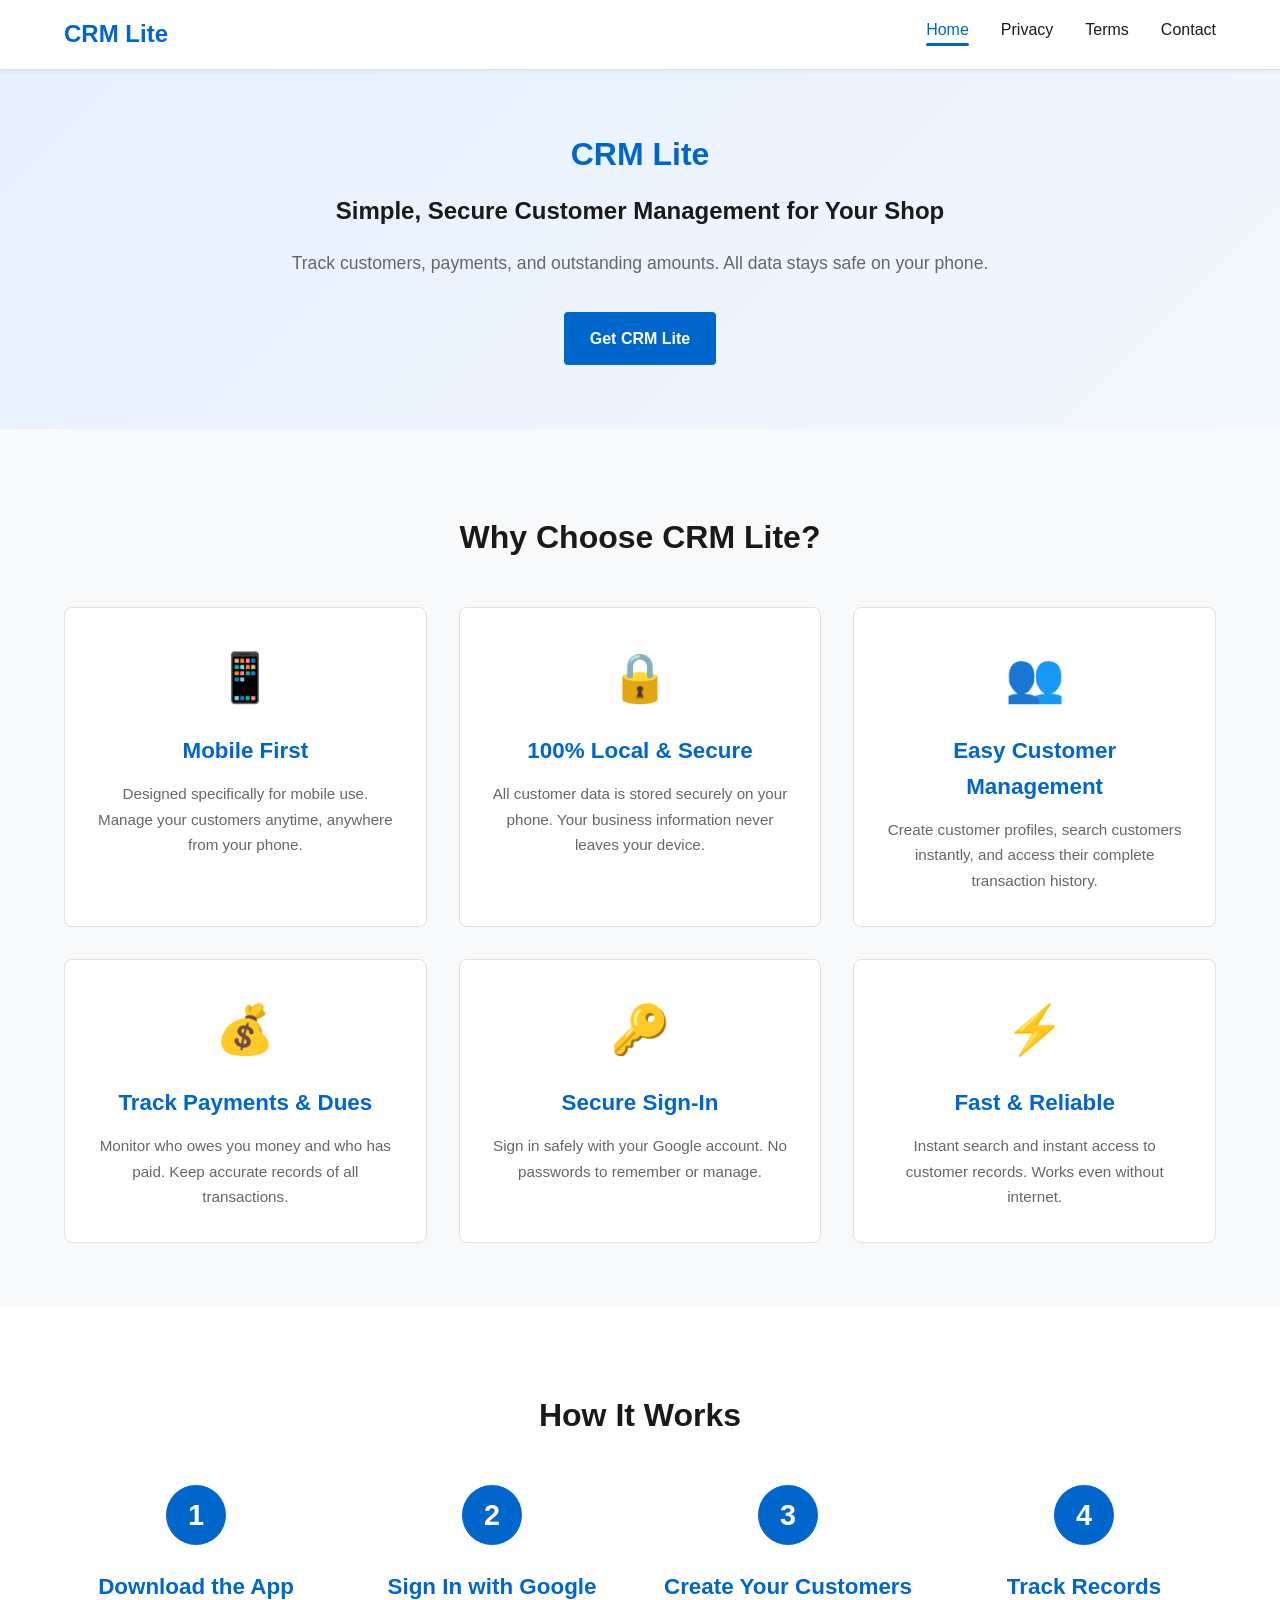
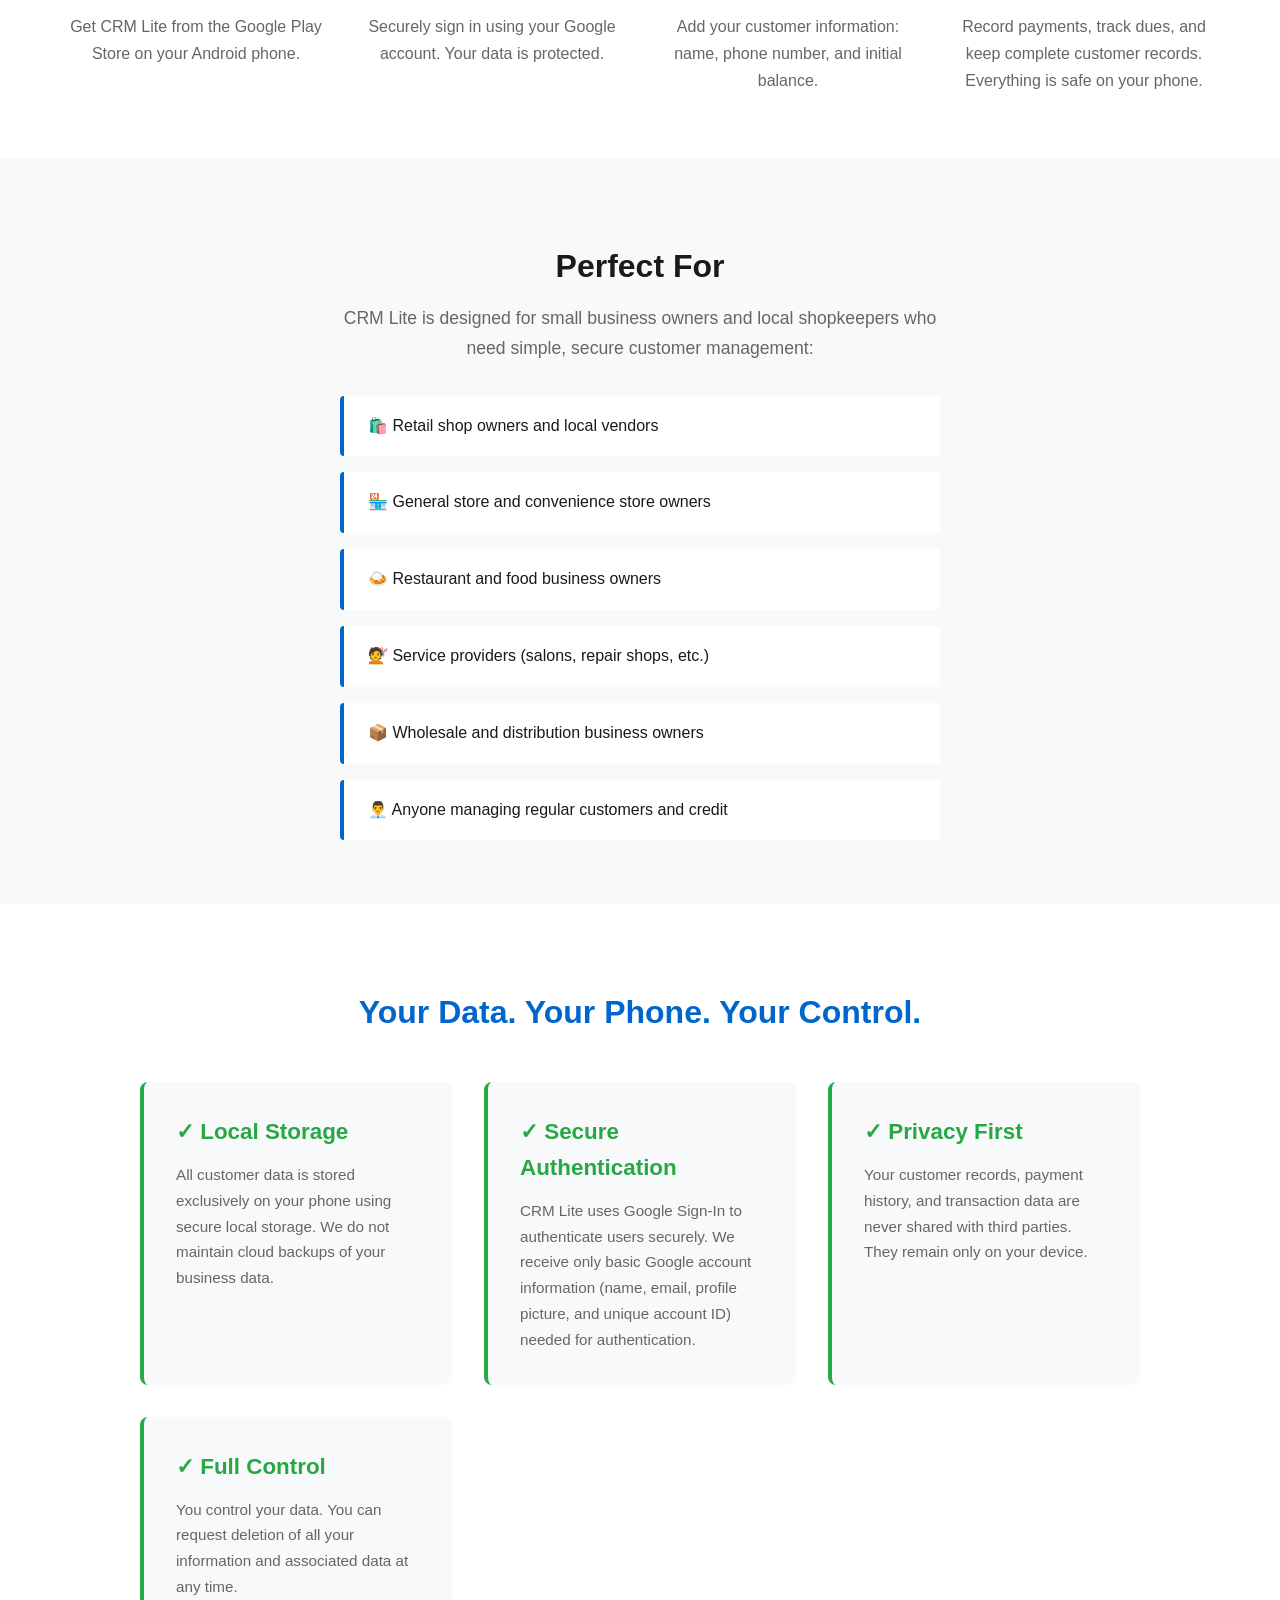
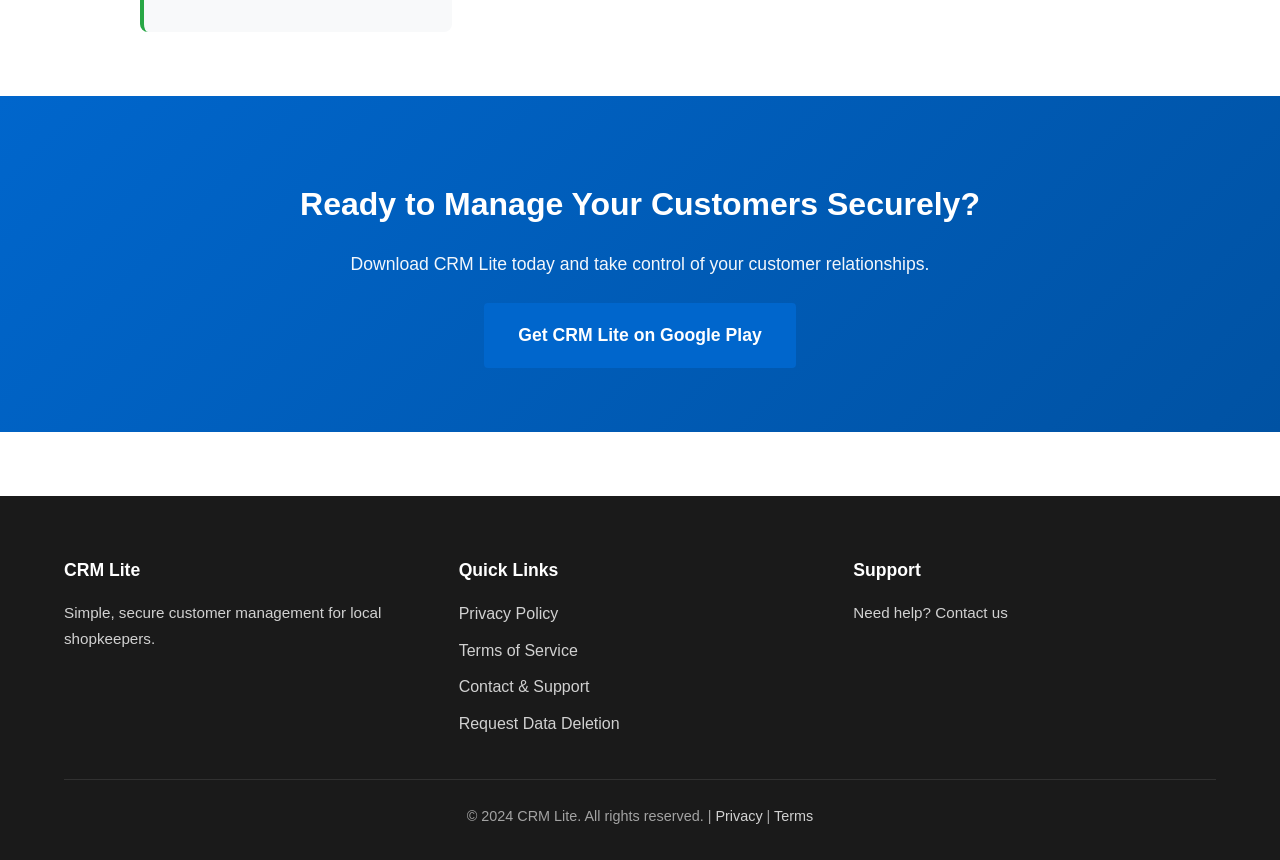
==== index.html @ 806d5e10 "2nd commit" ====
<!DOCTYPE html>
<html lang="en">
<head>
    <meta charset="UTF-8">
    <meta name="viewport" content="width=device-width, initial-scale=1.0">
    <meta name="description" content="CRM Lite - A secure, mobile-first customer relationship management app for local shopkeepers to track customers, payments, and outstanding amounts.">
    <meta name="theme-color" content="#0066cc">
    <title>CRM Lite - Simple Customer Management for Shopkeepers</title>
    <link rel="stylesheet" href="style.css">
</head>
<body>
    <!-- Navigation -->
    <nav class="navbar">
        <div class="container">
            <div class="nav-brand">
                <h1>CRM Lite</h1>
            </div>
            <ul class="nav-links">
                <li><a href="index.html" class="active">Home</a></li>
                <li><a href="privacy.html">Privacy</a></li>
                <li><a href="terms.html">Terms</a></li>
                <li><a href="contact.html">Contact</a></li>
            </ul>
        </div>
    </nav>

    <!-- Hero Section -->
    <section class="hero">
        <div class="container">
            <div class="hero-content">
                <h2>CRM Lite</h2>
                <p class="hero-subtitle">Simple, Secure Customer Management for Your Shop</p>
                <p class="hero-description">Track customers, payments, and outstanding amounts. All data stays safe on your phone.</p>
                <div class="hero-cta">
                    <a href="https://play.google.com/store/apps/details?id=com.crmlite.app" class="btn btn-primary" target="_blank" rel="noopener noreferrer">Get CRM Lite</a>
                </div>
            </div>
        </div>
    </section>

    <!-- Features Section -->
    <section class="features">
        <div class="container">
            <h2>Why Choose CRM Lite?</h2>
            <div class="features-grid">
                <div class="feature-card">
                    <div class="feature-icon">📱</div>
                    <h3>Mobile First</h3>
                    <p>Designed specifically for mobile use. Manage your customers anytime, anywhere from your phone.</p>
                </div>
                <div class="feature-card">
                    <div class="feature-icon">🔒</div>
                    <h3>100% Local & Secure</h3>
                    <p>All customer data is stored securely on your phone. Your business information never leaves your device.</p>
                </div>
                <div class="feature-card">
                    <div class="feature-icon">👥</div>
                    <h3>Easy Customer Management</h3>
                    <p>Create customer profiles, search customers instantly, and access their complete transaction history.</p>
                </div>
                <div class="feature-card">
                    <div class="feature-icon">💰</div>
                    <h3>Track Payments & Dues</h3>
                    <p>Monitor who owes you money and who has paid. Keep accurate records of all transactions.</p>
                </div>
                <div class="feature-card">
                    <div class="feature-icon">🔑</div>
                    <h3>Secure Sign-In</h3>
                    <p>Sign in safely with your Google account. No passwords to remember or manage.</p>
                </div>
                <div class="feature-card">
                    <div class="feature-icon">⚡</div>
                    <h3>Fast & Reliable</h3>
                    <p>Instant search and instant access to customer records. Works even without internet.</p>
                </div>
            </div>
        </div>
    </section>

    <!-- How It Works Section -->
    <section class="how-it-works">
        <div class="container">
            <h2>How It Works</h2>
            <div class="steps">
                <div class="step">
                    <div class="step-number">1</div>
                    <h3>Download the App</h3>
                    <p>Get CRM Lite from the Google Play Store on your Android phone.</p>
                </div>
                <div class="step">
                    <div class="step-number">2</div>
                    <h3>Sign In with Google</h3>
                    <p>Securely sign in using your Google account. Your data is protected.</p>
                </div>
                <div class="step">
                    <div class="step-number">3</div>
                    <h3>Create Your Customers</h3>
                    <p>Add your customer information: name, phone number, and initial balance.</p>
                </div>
                <div class="step">
                    <div class="step-number">4</div>
                    <h3>Track Records</h3>
                    <p>Record payments, track dues, and keep complete customer records. Everything is safe on your phone.</p>
                </div>
            </div>
        </div>
    </section>

    <!-- Target Audience Section -->
    <section class="audience">
        <div class="container">
            <h2>Perfect For</h2>
            <p class="section-subtitle">CRM Lite is designed for small business owners and local shopkeepers who need simple, secure customer management:</p>
            <ul class="audience-list">
                <li>🛍️ Retail shop owners and local vendors</li>
                <li>🏪 General store and convenience store owners</li>
                <li>🍛 Restaurant and food business owners</li>
                <li>💇 Service providers (salons, repair shops, etc.)</li>
                <li>📦 Wholesale and distribution business owners</li>
                <li>👨‍💼 Anyone managing regular customers and credit</li>
            </ul>
        </div>
    </section>

    <!-- Data Safety Section -->
    <section class="data-safety">
        <div class="container">
            <h2>Your Data. Your Phone. Your Control.</h2>
            <div class="safety-content">
                <div class="safety-point">
                    <h3>✓ Local Storage</h3>
                    <p>All customer data is stored exclusively on your phone using secure local storage. We do not maintain cloud backups of your business data.</p>
                </div>
                <div class="safety-point">
                    <h3>✓ Secure Authentication</h3>
                    <p>CRM Lite uses Google Sign-In to authenticate users securely. We receive only basic Google account information (name, email, profile picture, and unique account ID) needed for authentication.</p>
                </div>
                <div class="safety-point">
                    <h3>✓ Privacy First</h3>
                    <p>Your customer records, payment history, and transaction data are never shared with third parties. They remain only on your device.</p>
                </div>
                <div class="safety-point">
                    <h3>✓ Full Control</h3>
                    <p>You control your data. You can request deletion of all your information and associated data at any time.</p>
                </div>
            </div>
        </div>
    </section>

    <!-- CTA Section -->
    <section class="cta">
        <div class="container">
            <h2>Ready to Manage Your Customers Securely?</h2>
            <p>Download CRM Lite today and take control of your customer relationships.</p>
            <a href="https://play.google.com/store/apps/details?id=com.crmlite.app" class="btn btn-primary btn-lg" target="_blank" rel="noopener noreferrer">Get CRM Lite on Google Play</a>
        </div>
    </section>

    <!-- Footer -->
    <footer class="footer">
        <div class="container">
            <div class="footer-content">
                <div class="footer-section">
                    <h4>CRM Lite</h4>
                    <p>Simple, secure customer management for local shopkeepers.</p>
                </div>
                <div class="footer-section">
                    <h4>Quick Links</h4>
                    <ul>
                        <li><a href="privacy.html">Privacy Policy</a></li>
                        <li><a href="terms.html">Terms of Service</a></li>
                        <li><a href="contact.html">Contact & Support</a></li>
                        <li><a href="deletion.html">Request Data Deletion</a></li>
                    </ul>
                </div>
                <div class="footer-section">
                    <h4>Support</h4>
                    <p>Need help? <a href="contact.html">Contact us</a></p>
                </div>
            </div>
            <div class="footer-bottom">
                <p>&copy; 2024 CRM Lite. All rights reserved. | <a href="privacy.html">Privacy</a> | <a href="terms.html">Terms</a></p>
            </div>
        </div>
    </footer>

    <script src="script.js"></script>
</body>
</html>
---- style.css ----
/* ================================================================
   Fast CRM Website - Main Stylesheet
   ================================================================ */

/* CSS Variables - Customize these to change the theme */
:root {
    --primary-color: #0066cc;
    --primary-dark: #0052a3;
    --primary-light: #e6f0ff;
    --text-dark: #1a1a1a;
    --text-light: #666666;
    --border-color: #e0e0e0;
    --bg-light: #f8f9fa;
    --bg-white: #ffffff;
    --success-color: #28a745;
    --warning-color: #ffc107;
    --spacing-unit: 1rem;
}

/* ================================================================
   RESET & BASE STYLES
   ================================================================ */

* {
    margin: 0;
    padding: 0;
    box-sizing: border-box;
}

html {
    scroll-behavior: smooth;
}

body {
    font-family: -apple-system, BlinkMacSystemFont, 'Segoe UI', 'Roboto', 'Oxygen', 'Ubuntu', 'Cantarell', 'Fira Sans', 'Droid Sans', 'Helvetica Neue', sans-serif;
    line-height: 1.6;
    color: var(--text-dark);
    background-color: var(--bg-white);
    font-size: 16px;
}

/* Typography */
h1 {
    font-size: 2.5rem;
    font-weight: 700;
    line-height: 1.2;
    margin-bottom: var(--spacing-unit);
}

h2 {
    font-size: 2rem;
    font-weight: 700;
    line-height: 1.3;
    margin: 1.5rem 0 1rem 0;
}

h3 {
    font-size: 1.4rem;
    font-weight: 600;
    margin: 1rem 0 0.5rem 0;
}

h4 {
    font-size: 1.1rem;
    font-weight: 600;
    margin: 0.75rem 0 0.5rem 0;
}

h5, h6 {
    font-size: 1rem;
    font-weight: 600;
    margin: 0.5rem 0;
}

p {
    margin-bottom: var(--spacing-unit);
    line-height: 1.7;
}

a {
    color: var(--primary-color);
    text-decoration: none;
    transition: color 0.2s ease;
}

a:hover {
    color: var(--primary-dark);
    text-decoration: underline;
}

ul, ol {
    margin-left: 1.5rem;
    margin-bottom: var(--spacing-unit);
}

li {
    margin-bottom: 0.5rem;
    line-height: 1.8;
}

code {
    background-color: var(--bg-light);
    padding: 0.2rem 0.5rem;
    border-radius: 3px;
    font-family: 'Courier New', monospace;
    font-size: 0.9em;
}

pre {
    background-color: var(--bg-light);
    padding: 1rem;
    border-radius: 4px;
    overflow-x: auto;
    margin-bottom: var(--spacing-unit);
    border-left: 4px solid var(--primary-color);
}

pre code {
    background-color: transparent;
    padding: 0;
    border-radius: 0;
}

/* ================================================================
   CONTAINER & LAYOUT
   ================================================================ */

.container {
    max-width: 1200px;
    margin: 0 auto;
    padding: 0 1.5rem;
}

@media (max-width: 768px) {
    .container {
        padding: 0 1rem;
    }
}

/* ================================================================
   NAVIGATION
   ================================================================ */

.navbar {
    background-color: var(--bg-white);
    border-bottom: 1px solid var(--border-color);
    position: sticky;
    top: 0;
    z-index: 100;
    box-shadow: 0 2px 4px rgba(0, 0, 0, 0.05);
}

.navbar .container {
    display: flex;
    justify-content: space-between;
    align-items: center;
    padding: 1rem 1.5rem;
}

.nav-brand h1 {
    font-size: 1.5rem;
    margin: 0;
    color: var(--primary-color);
}

.nav-links {
    list-style: none;
    display: flex;
    gap: 2rem;
    margin: 0;
}

.nav-links a {
    color: var(--text-dark);
    font-weight: 500;
    transition: color 0.3s ease;
    position: relative;
}

.nav-links a:hover,
.nav-links a.active {
    color: var(--primary-color);
}

.nav-links a.active::after {
    content: '';
    position: absolute;
    bottom: -8px;
    left: 0;
    width: 100%;
    height: 3px;
    background-color: var(--primary-color);
    border-radius: 2px;
}

@media (max-width: 768px) {
    .nav-links {
        flex-direction: column;
        gap: 0.5rem;
        font-size: 0.9rem;
    }

    .nav-links a.active::after {
        display: none;
    }

    .nav-links a.active {
        font-weight: 700;
    }
}

/* ================================================================
   HERO SECTION
   ================================================================ */

.hero {
    background: linear-gradient(135deg, var(--primary-light) 0%, rgba(0, 102, 204, 0.05) 100%);
    padding: 4rem 0;
    text-align: center;
}

.hero-content {
    max-width: 700px;
    margin: 0 auto;
}

.hero-content h2 {
    margin: 0 0 1rem 0;
    color: var(--primary-color);
}

.hero-subtitle {
    font-size: 1.5rem;
    font-weight: 600;
    color: var(--text-dark);
    margin-bottom: 1rem;
}

.hero-description {
    font-size: 1.1rem;
    color: var(--text-light);
    margin-bottom: 2rem;
    line-height: 1.8;
}

.hero-cta {
    margin-top: 2rem;
}

@media (max-width: 768px) {
    .hero {
        padding: 2.5rem 0;
    }

    .hero-content h2 {
        font-size: 2rem;
    }

    .hero-subtitle {
        font-size: 1.2rem;
    }

    .hero-description {
        font-size: 1rem;
    }
}

/* ================================================================
   BUTTONS
   ================================================================ */

.btn {
    display: inline-block;
    padding: 0.75rem 1.5rem;
    border-radius: 4px;
    font-size: 1rem;
    font-weight: 600;
    text-decoration: none;
    border: 2px solid transparent;
    cursor: pointer;
    transition: all 0.3s ease;
    white-space: nowrap;
}

.btn-primary {
    background-color: var(--primary-color);
    color: white;
    border-color: var(--primary-color);
}

.btn-primary:hover {
    background-color: var(--primary-dark);
    border-color: var(--primary-dark);
    text-decoration: none;
    transform: translateY(-2px);
    box-shadow: 0 4px 12px rgba(0, 102, 204, 0.3);
}

.btn-lg {
    padding: 1rem 2rem;
    font-size: 1.1rem;
}

@media (max-width: 480px) {
    .btn {
        padding: 0.6rem 1.2rem;
        font-size: 0.95rem;
    }

    .btn-lg {
        padding: 0.8rem 1.6rem;
        font-size: 1rem;
    }
}

/* ================================================================
   FEATURES SECTION
   ================================================================ */

.features {
    padding: 4rem 0;
    background-color: var(--bg-light);
}

.features h2 {
    text-align: center;
    margin-bottom: 3rem;
}

.features-grid {
    display: grid;
    grid-template-columns: repeat(auto-fit, minmax(300px, 1fr));
    gap: 2rem;
}

.feature-card {
    background-color: var(--bg-white);
    padding: 2rem;
    border-radius: 8px;
    border: 1px solid var(--border-color);
    text-align: center;
    transition: all 0.3s ease;
}

.feature-card:hover {
    box-shadow: 0 8px 24px rgba(0, 0, 0, 0.1);
    transform: translateY(-4px);
}

.feature-icon {
    font-size: 3rem;
    margin-bottom: 1rem;
    display: block;
}

.feature-card h3 {
    margin: 0 0 0.75rem 0;
    color: var(--primary-color);
}

.feature-card p {
    color: var(--text-light);
    margin-bottom: 0;
    font-size: 0.95rem;
}

/* ================================================================
   HOW IT WORKS
   ================================================================ */

.how-it-works {
    padding: 4rem 0;
}

.how-it-works h2 {
    text-align: center;
    margin-bottom: 3rem;
}

.steps {
    display: grid;
    grid-template-columns: repeat(auto-fit, minmax(250px, 1fr));
    gap: 2rem;
}

.step {
    text-align: center;
    position: relative;
}

.step-number {
    display: inline-flex;
    align-items: center;
    justify-content: center;
    width: 60px;
    height: 60px;
    background-color: var(--primary-color);
    color: white;
    font-size: 1.8rem;
    font-weight: 700;
    border-radius: 50%;
    margin-bottom: 1rem;
}

.step h3 {
    margin: 0.5rem 0;
    color: var(--primary-color);
}

.step p {
    color: var(--text-light);
    margin-bottom: 0;
}

/* ================================================================
   AUDIENCE SECTION
   ================================================================ */

.audience {
    padding: 4rem 0;
    background-color: var(--bg-light);
}

.audience h2 {
    text-align: center;
    margin-bottom: 1rem;
}

.section-subtitle {
    text-align: center;
    color: var(--text-light);
    font-size: 1.1rem;
    margin-bottom: 2rem;
    max-width: 600px;
    margin-left: auto;
    margin-right: auto;
}

.audience-list {
    list-style: none;
    max-width: 600px;
    margin: 0 auto;
    padding: 0;
    display: flex;
    flex-direction: column;
    gap: 1rem;
}

.audience-list li {
    background-color: var(--bg-white);
    padding: 1rem 1.5rem;
    border-left: 4px solid var(--primary-color);
    border-radius: 4px;
    margin: 0;
    font-size: 1rem;
}

/* ================================================================
   DATA SAFETY SECTION
   ================================================================ */

.data-safety {
    padding: 4rem 0;
}

.data-safety h2 {
    text-align: center;
    margin-bottom: 3rem;
    color: var(--primary-color);
}

.safety-content {
    display: grid;
    grid-template-columns: repeat(auto-fit, minmax(280px, 1fr));
    gap: 2rem;
    max-width: 1000px;
    margin: 0 auto;
}

.safety-point {
    background-color: var(--bg-light);
    padding: 2rem;
    border-radius: 8px;
    border-left: 4px solid var(--success-color);
}

.safety-point h3 {
    color: var(--success-color);
    margin: 0 0 0.75rem 0;
}

.safety-point p {
    color: var(--text-light);
    margin-bottom: 0;
    font-size: 0.95rem;
}

/* ================================================================
   CTA SECTION
   ================================================================ */

.cta {
    background: linear-gradient(135deg, var(--primary-color) 0%, var(--primary-dark) 100%);
    color: white;
    padding: 4rem 0;
    text-align: center;
}

.cta h2,
.cta p {
    color: white;
    margin-bottom: 1.5rem;
}

.cta p {
    font-size: 1.1rem;
    color: rgba(255, 255, 255, 0.95);
}

/* ================================================================
   FOOTER
   ================================================================ */

.footer {
    background-color: var(--text-dark);
    color: rgba(255, 255, 255, 0.8);
    padding: 3rem 0 1rem 0;
    margin-top: 4rem;
}

.footer-content {
    display: grid;
    grid-template-columns: repeat(auto-fit, minmax(250px, 1fr));
    gap: 2rem;
    margin-bottom: 2rem;
}

.footer-section h4 {
    color: white;
    margin-bottom: 1rem;
}

.footer-section p {
    font-size: 0.95rem;
    margin-bottom: 0.75rem;
}

.footer-section ul {
    list-style: none;
    padding: 0;
    margin: 0;
}

.footer-section ul li {
    margin-bottom: 0.5rem;
}

.footer-section a {
    color: rgba(255, 255, 255, 0.8);
    transition: color 0.3s ease;
}

.footer-section a:hover {
    color: var(--primary-light);
    text-decoration: none;
}

.footer-bottom {
    border-top: 1px solid rgba(255, 255, 255, 0.1);
    padding-top: 1.5rem;
    text-align: center;
    font-size: 0.9rem;
    color: rgba(255, 255, 255, 0.6);
}

.footer-bottom a {
    color: rgba(255, 255, 255, 0.8);
}

/* ================================================================
   CONTENT PAGES (Privacy, Terms, etc.)
   ================================================================ */

.content-wrapper {
    padding: 3rem 0;
    min-height: calc(100vh - 200px);
}

.legal-content {
    max-width: 850px;
    margin: 0 auto;
    line-height: 1.8;
}

.legal-content h1 {
    margin-bottom: 0.5rem;
    color: var(--primary-color);
}

.last-updated {
    color: var(--text-light);
    font-size: 0.95rem;
    font-style: italic;
    margin-bottom: 2rem;
}

.legal-content section {
    margin-bottom: 2.5rem;
}

.legal-content section h2 {
    border-bottom: 2px solid var(--primary-light);
    padding-bottom: 0.75rem;
}

.legal-content section h3 {
    margin-top: 1.5rem;
    color: var(--primary-dark);
}

.contact-info {
    background-color: var(--bg-light);
    padding: 1.5rem;
    border-radius: 4px;
    border-left: 4px solid var(--primary-color);
    margin: 1.5rem 0;
}

.contact-info p {
    margin-bottom: 0.75rem;
}

.contact-info a {
    word-break: break-word;
}

/* ================================================================
   CONTACT PAGE
   ================================================================ */

.contact-page h1 {
    color: var(--primary-color);
    margin-bottom: 0.5rem;
}

.page-subtitle {
    color: var(--text-light);
    font-size: 1.1rem;
    margin-bottom: 2rem;
}

.support-section {
    margin-bottom: 4rem;
}

.support-grid {
    display: grid;
    grid-template-columns: repeat(auto-fit, minmax(300px, 1fr));
    gap: 2rem;
    margin-top: 2rem;
}

.support-card {
    background-color: var(--bg-light);
    padding: 2rem;
    border-radius: 8px;
    border: 1px solid var(--border-color);
    transition: all 0.3s ease;
}

.support-card:hover {
    box-shadow: 0 4px 12px rgba(0, 0, 0, 0.1);
    transform: translateY(-2px);
}

.support-icon {
    font-size: 2.5rem;
    margin-bottom: 1rem;
    display: block;
}

.support-card h3 {
    color: var(--primary-color);
    margin: 0 0 0.75rem 0;
}

.support-card p {
    margin-bottom: 0.75rem;
    font-size: 0.95rem;
    color: var(--text-light);
}

.support-contact {
    font-weight: 600;
    color: var(--primary-color);
    margin: 0.75rem 0 !important;
}

.support-note {
    font-size: 0.85rem;
    color: var(--text-light);
    font-style: italic;
    margin: 0.5rem 0 0 0 !important;
}

/* FAQ Styles */
.faq-section {
    margin: 3rem 0;
    max-width: 850px;
}

.faq-section h2 {
    border-bottom: 2px solid var(--primary-light);
    padding-bottom: 0.75rem;
    margin-bottom: 2rem;
}

.faq-item {
    background-color: var(--bg-light);
    padding: 1.5rem;
    margin-bottom: 1.5rem;
    border-radius: 4px;
    border-left: 4px solid var(--primary-color);
}

.faq-item h3 {
    color: var(--primary-color);
    margin: 0 0 0.75rem 0;
    font-size: 1.1rem;
}

.faq-item p {
    margin-bottom: 0;
    color: var(--text-light);
}

/* Info Boxes */
.info-box {
    background-color: var(--bg-light);
    padding: 1.5rem;
    border-radius: 4px;
    border-left: 4px solid var(--primary-color);
    margin: 1.5rem 0;
}

.info-box.highlight {
    background-color: var(--primary-light);
    border-left-color: var(--primary-color);
}

.info-box h2 {
    margin-top: 0;
    color: var(--primary-color);
}

.info-content {
    background-color: var(--bg-white);
    padding: 1.5rem;
    border-radius: 4px;
    margin: 1.5rem 0;
}

/* ================================================================
   DELETION PAGE
   ================================================================ */

.deletion-content {
    max-width: 850px;
    margin: 0 auto;
}

.deletion-intro {
    margin-bottom: 3rem;
}

.deletion-intro .info-box {
    margin-top: 2rem;
}

.deletion-method {
    background-color: var(--bg-light);
    padding: 1.5rem;
    margin: 1.5rem 0;
    border-radius: 4px;
    border-left: 4px solid var(--primary-color);
}

.deletion-method h4 {
    color: var(--primary-color);
    margin-top: 0;
}

.deletion-method ol {
    margin-left: 1.5rem;
}

.deletion-email-template {
    background-color: var(--bg-white);
    padding: 1.5rem;
    border: 2px solid var(--primary-light);
    border-radius: 4px;
    margin: 1.5rem 0;
}

.email-template {
    background-color: var(--bg-light);
    padding: 1.5rem;
    border-left: 4px solid var(--primary-color);
    border-radius: 4px;
    margin: 1.5rem 0;
}

.email-template pre {
    background-color: var(--bg-white);
    border: 1px solid var(--border-color);
    margin: 0;
}

.contact-box {
    background-color: var(--primary-light);
    padding: 1.5rem;
    border-radius: 4px;
    border-left: 4px solid var(--primary-color);
    margin: 1.5rem 0;
}

.contact-box p {
    margin-bottom: 0.75rem;
}

.support-info {
    background-color: var(--bg-light);
    padding: 2rem;
    border-radius: 4px;
    margin: 3rem 0;
}

.support-info ul {
    margin-left: 1.5rem;
}

.developer-info {
    margin-top: 3rem;
    padding-top: 2rem;
    border-top: 1px solid var(--border-color);
}

/* ================================================================
   RESPONSIVE DESIGN
   ================================================================ */

@media (max-width: 768px) {
    h1 {
        font-size: 2rem;
    }

    h2 {
        font-size: 1.5rem;
    }

    h3 {
        font-size: 1.2rem;
    }

    .hero {
        padding: 2rem 0;
    }

    .features,
    .how-it-works,
    .audience,
    .data-safety,
    .cta {
        padding: 2.5rem 0;
    }

    .content-wrapper {
        padding: 2rem 0;
    }

    .features-grid,
    .support-grid,
    .safety-content {
        grid-template-columns: 1fr;
    }

    .footer-content {
        grid-template-columns: 1fr;
        gap: 1.5rem;
    }

    .nav-links {
        gap: 1rem;
    }
}

@media (max-width: 480px) {
    h1 {
        font-size: 1.75rem;
    }

    h2 {
        font-size: 1.3rem;
    }

    h3 {
        font-size: 1.1rem;
    }

    .container {
        padding: 0 1rem;
    }

    .hero-subtitle {
        font-size: 1.1rem;
    }

    .navbar {
        position: relative;
    }

    .nav-links {
        flex-direction: column;
        gap: 0.5rem;
    }

    .nav-links a {
        padding: 0.5rem 0;
    }

    body {
        font-size: 15px;
    }

    .step-number {
        width: 50px;
        height: 50px;
        font-size: 1.5rem;
    }
}

/* ================================================================
   PRINT STYLES
   ================================================================ */

@media print {
    .navbar,
    .footer,
    .hero-cta,
    .cta {
        display: none;
    }

    body {
        color: black;
        background: white;
    }

    a {
        color: black;
    }
}

/* ================================================================
   ACCESSIBILITY
   ================================================================ */

:focus {
    outline: 2px solid var(--primary-color);
    outline-offset: 2px;
}

button:focus,
a:focus {
    outline: 2px solid var(--primary-color);
    outline-offset: 2px;
}

@media (prefers-reduced-motion: reduce) {
    * {
        animation-duration: 0.01ms !important;
        animation-iteration-count: 1 !important;
        transition-duration: 0.01ms !important;
    }
}
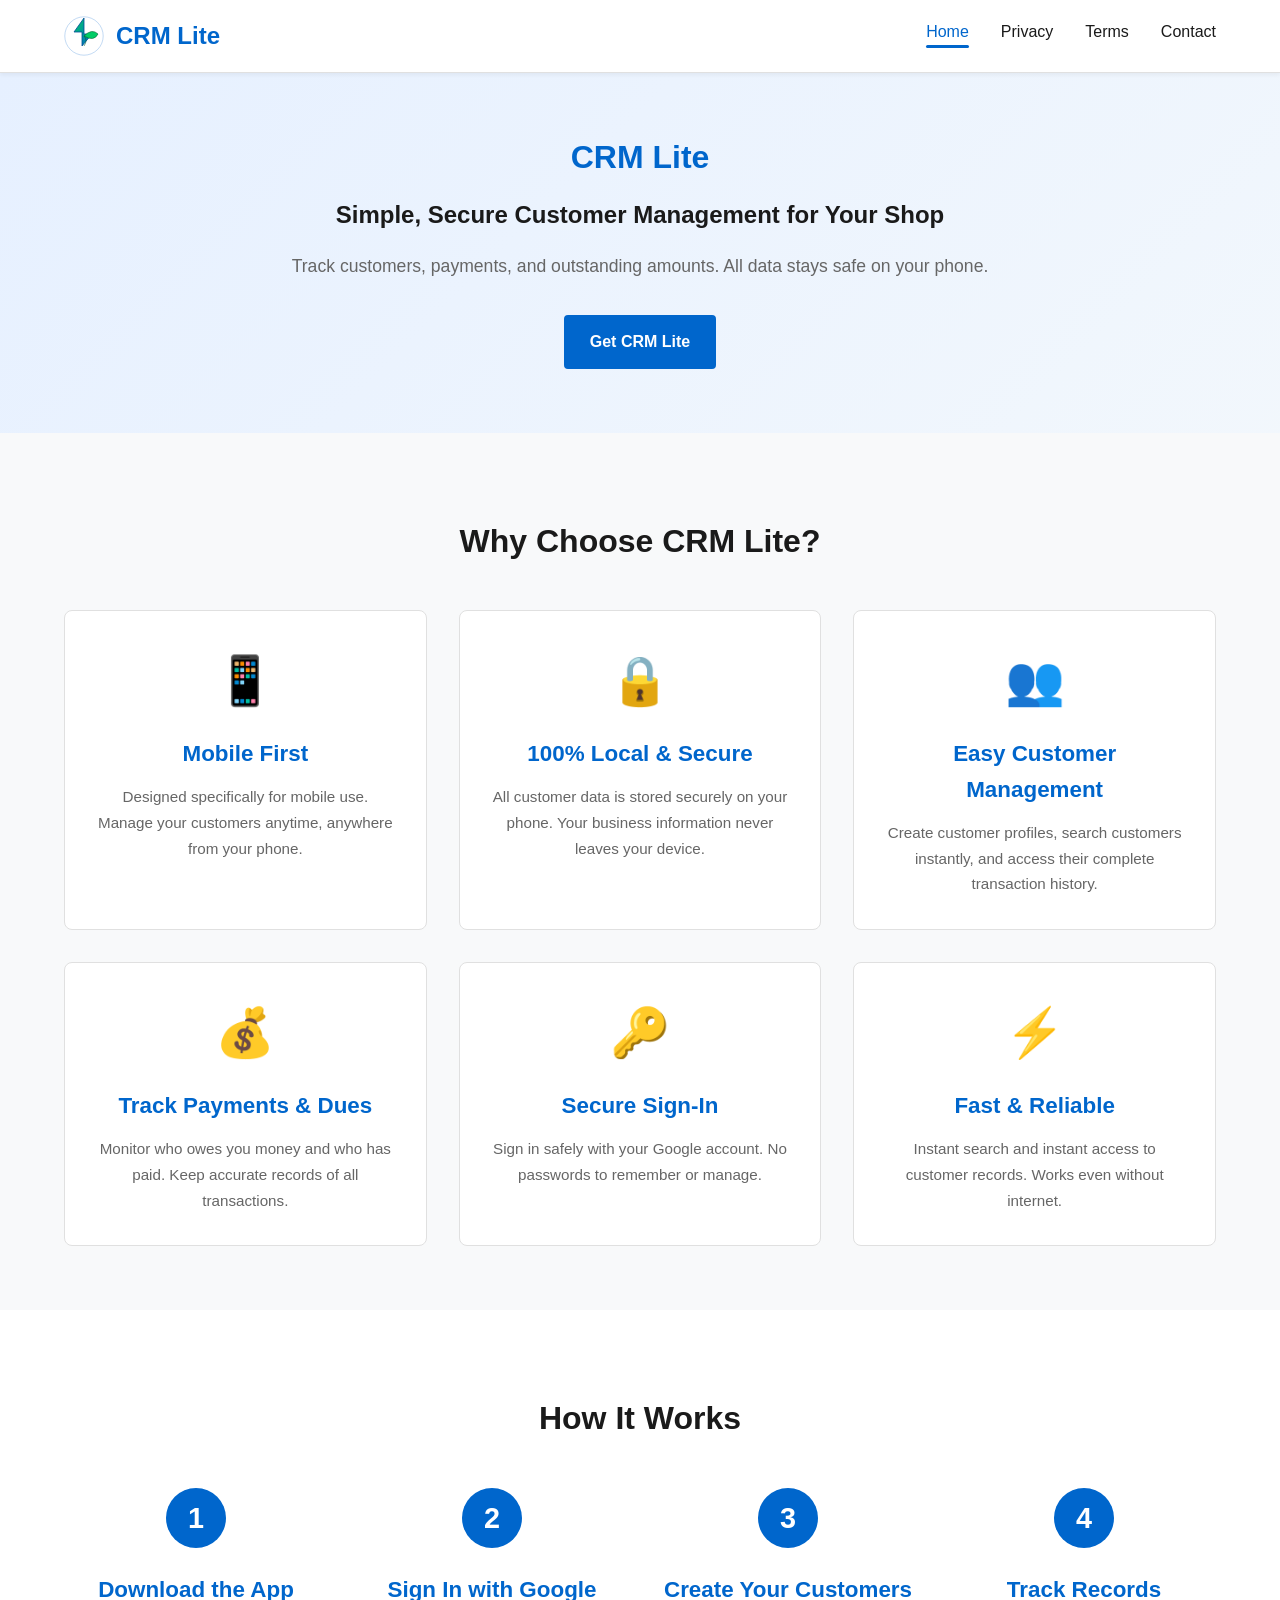
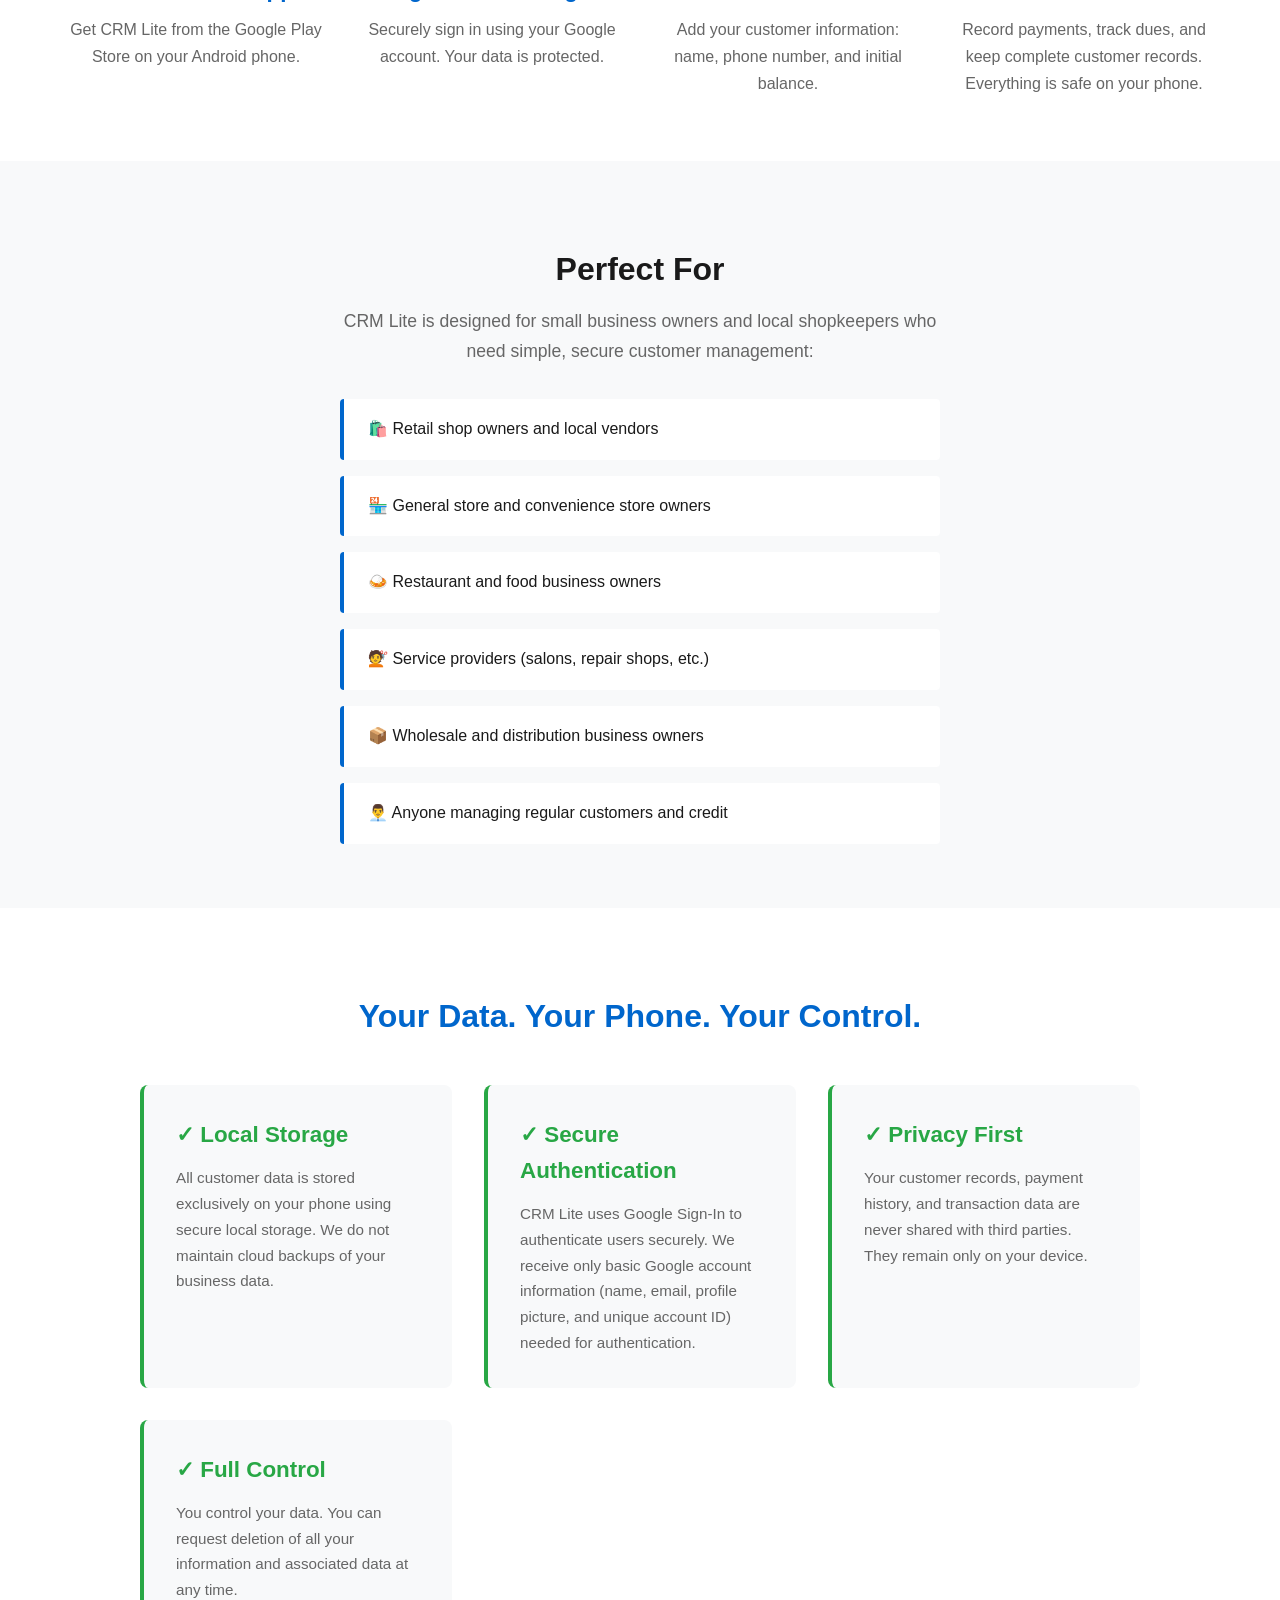
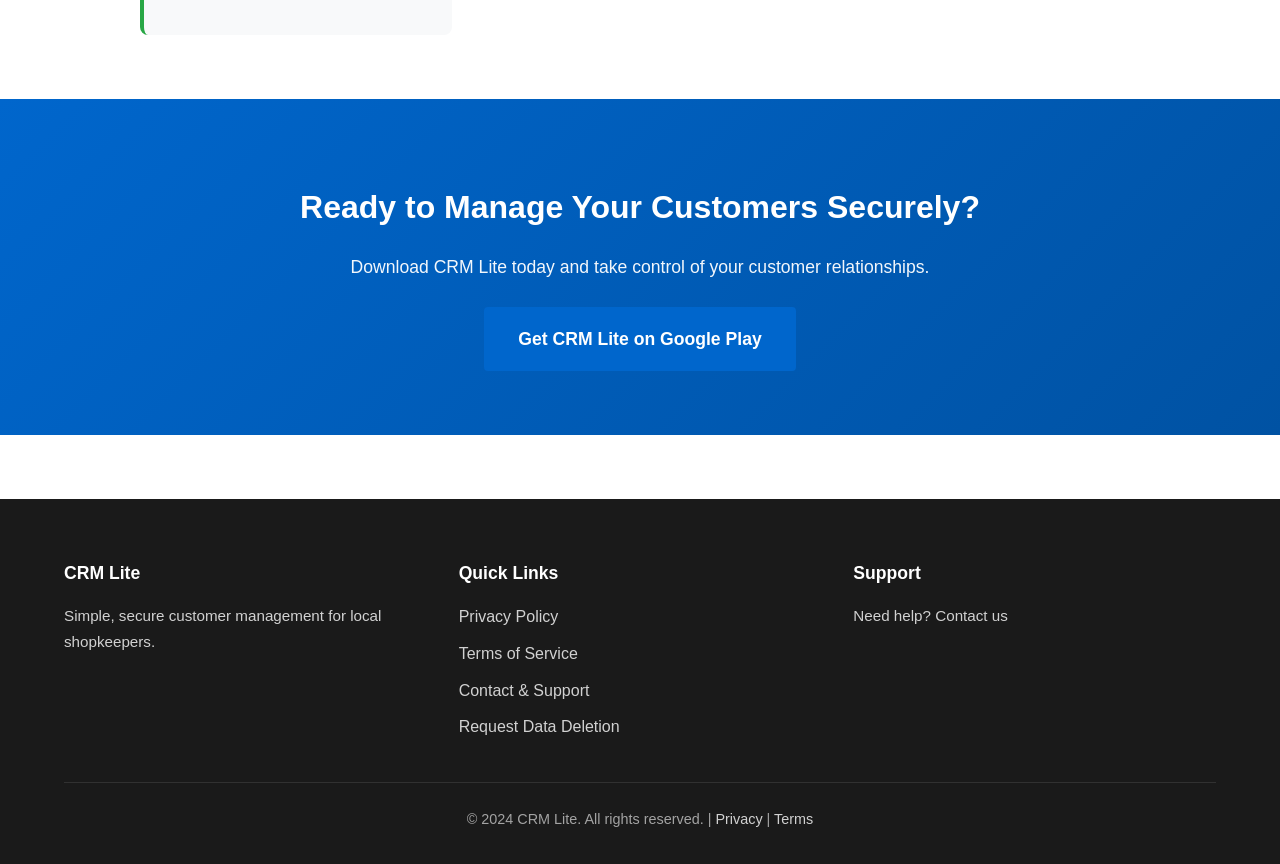
==== commit 5400d40d: "Update CRM Lite logo and branding Key features implemented: - Added new SVG logo file featuring ener" ====
--- a/index.html
+++ b/index.html
@@ -13,6 +13,7 @@
     <nav class="navbar">
         <div class="container">
             <div class="nav-brand">
+                <img src="logo.svg" alt="CRM Lite Logo" class="app-logo">
                 <h1>CRM Lite</h1>
             </div>
             <ul class="nav-links">
--- a/style.css
+++ b/style.css
@@ -157,10 +157,22 @@
     padding: 1rem 1.5rem;
 }
 
+.nav-brand {
+    display: flex;
+    align-items: center;
+    gap: 0.75rem;
+}
+
 .nav-brand h1 {
     font-size: 1.5rem;
     margin: 0;
     color: var(--primary-color);
+}
+
+.app-logo {
+    width: 40px;
+    height: 40px;
+    object-fit: contain;
 }
 
 .nav-links {
